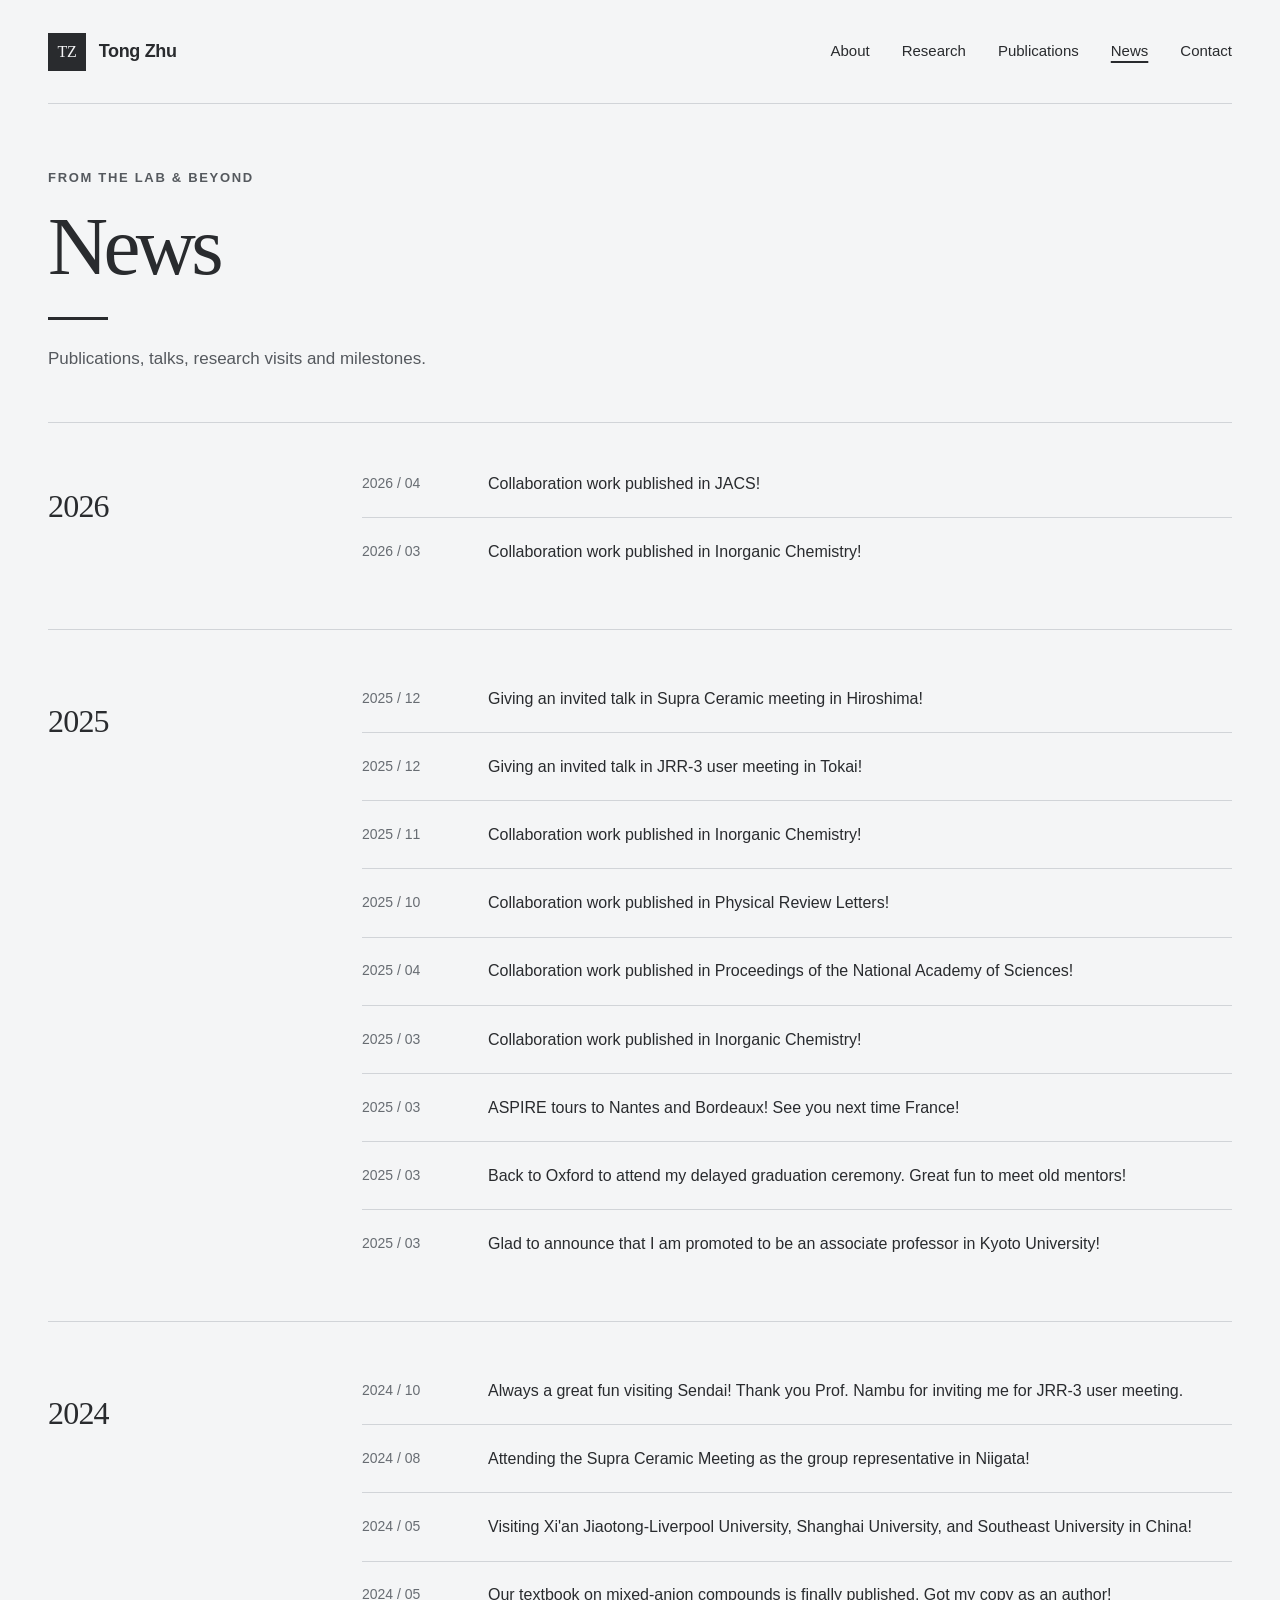
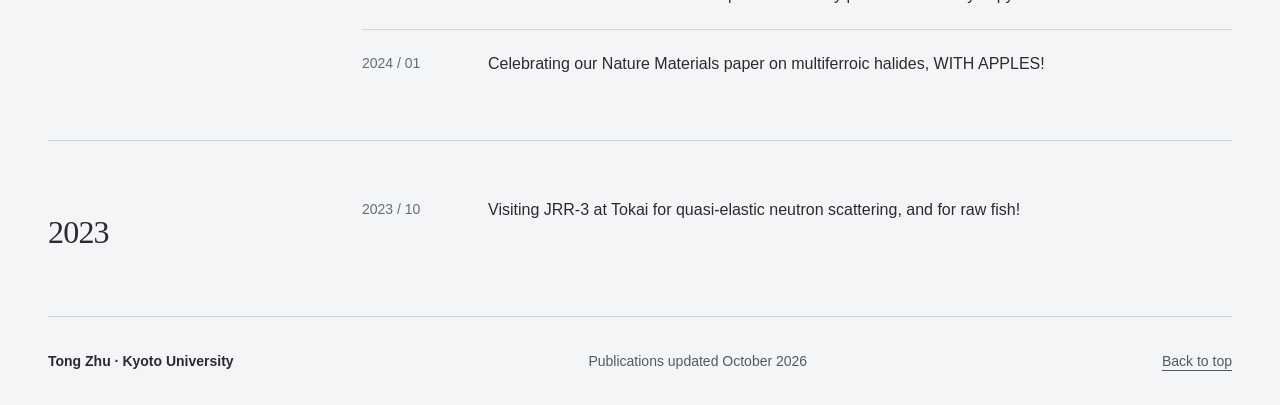
==== news/index.html @ e71d55da "Publish Tong Zhu website with representative papers and revised research topics" ====
<!doctype html>
<html lang="en"><head><meta charset="utf-8"><meta name="viewport" content="width=device-width, initial-scale=1"><meta name="description" content="News, publications, talks and research visits from Tong Zhu at Kyoto University."><meta name="theme-color" content="#292b2e"><title>News | Tong Zhu</title><link rel="icon" type="image/svg+xml" href="data:image/svg+xml,%3Csvg xmlns='http://www.w3.org/2000/svg' viewBox='0 0 32 32'%3E%3Crect width='32' height='32' rx='4' fill='%23292b2e'/%3E%3Ctext x='16' y='22' text-anchor='middle' font-family='Georgia,serif' font-size='20' fill='%23eceef0'%3ET%3C/text%3E%3C/svg%3E"><link rel="stylesheet" href="../assets/site.css"></head>
<body><a class="skip-link" href="#main">Skip to content</a><header class="site-header shell"><a class="wordmark" href="../" aria-label="Tong Zhu, home"><span class="monogram" aria-hidden="true">TZ</span><span>Tong Zhu</span></a><nav aria-label="Main navigation"><a href="../#about">About</a><a href="../#research">Research</a><a href="../publications/">Publications</a><a href="../news/" aria-current="page">News</a><a href="../#contact">Contact</a></nav></header><main id="main"><div class="shell"><section class="page-heading"><p class="eyebrow">From the lab & beyond</p><h1>News<span class="name-rule" aria-hidden="true"></span></h1><p>Publications, talks, research visits and milestones.</p></section><section class="editorial-section" aria-labelledby="news-2026"><div class="section-heading"><h2 id="news-2026">2026</h2></div><div class="news-list"><article class="news-item"><time datetime="2026-04">2026 / 04</time><p>Collaboration work published in JACS!</p></article><article class="news-item"><time datetime="2026-03">2026 / 03</time><p>Collaboration work published in Inorganic Chemistry!</p></article></div></section><section class="editorial-section" aria-labelledby="news-2025"><div class="section-heading"><h2 id="news-2025">2025</h2></div><div class="news-list"><article class="news-item"><time datetime="2025-12">2025 / 12</time><p>Giving an invited talk in Supra Ceramic meeting in Hiroshima!</p></article><article class="news-item"><time datetime="2025-12">2025 / 12</time><p>Giving an invited talk in JRR-3 user meeting in Tokai!</p></article><article class="news-item"><time datetime="2025-11">2025 / 11</time><p>Collaboration work published in Inorganic Chemistry!</p></article><article class="news-item"><time datetime="2025-10">2025 / 10</time><p>Collaboration work published in Physical Review Letters!</p></article><article class="news-item"><time datetime="2025-04">2025 / 04</time><p>Collaboration work published in Proceedings of the National Academy of Sciences!</p></article><article class="news-item"><time datetime="2025-03">2025 / 03</time><p>Collaboration work published in Inorganic Chemistry!</p></article><article class="news-item"><time datetime="2025-03">2025 / 03</time><p>ASPIRE tours to Nantes and Bordeaux! See you next time France!</p></article><article class="news-item"><time datetime="2025-03">2025 / 03</time><p>Back to Oxford to attend my delayed graduation ceremony. Great fun to meet old mentors!</p></article><article class="news-item"><time datetime="2025-03">2025 / 03</time><p>Glad to announce that I am promoted to be an associate professor in Kyoto University!</p></article></div></section><section class="editorial-section" aria-labelledby="news-2024"><div class="section-heading"><h2 id="news-2024">2024</h2></div><div class="news-list"><article class="news-item"><time datetime="2024-10">2024 / 10</time><p>Always a great fun visiting Sendai! Thank you Prof. Nambu for inviting me for JRR-3 user meeting.</p></article><article class="news-item"><time datetime="2024-08">2024 / 08</time><p>Attending the Supra Ceramic Meeting as the group representative in Niigata!</p></article><article class="news-item"><time datetime="2024-05">2024 / 05</time><p>Visiting Xi&#x27;an Jiaotong-Liverpool University, Shanghai University, and Southeast University in China!</p></article><article class="news-item"><time datetime="2024-05">2024 / 05</time><p>Our textbook on mixed-anion compounds is finally published. Got my copy as an author!</p></article><article class="news-item"><time datetime="2024-01">2024 / 01</time><p>Celebrating our Nature Materials paper on multiferroic halides, WITH APPLES!</p></article></div></section><section class="editorial-section" aria-labelledby="news-2023"><div class="section-heading"><h2 id="news-2023">2023</h2></div><div class="news-list"><article class="news-item"><time datetime="2023-10">2023 / 10</time><p>Visiting JRR-3 at Tokai for quasi-elastic neutron scattering, and for raw fish!</p></article></div></section></div></main><footer class="site-footer shell"><span>Tong Zhu · Kyoto University</span><span>Publications updated October 2026</span><a href="#main">Back to top</a></footer></body></html>
---- assets/site.css ----
@charset "UTF-8";
:root{--paper:#f4f5f6;--white:#fff;--ink:#292b2e;--secondary:#55595e;--muted:#676c72;--line:#d1d4d8;--panel:#303337;--serif:Georgia,'Times New Roman',serif;--sans:Arial,Helvetica,sans-serif;color-scheme:light}
*{box-sizing:border-box}html{scroll-behavior:smooth;scroll-padding-top:1.5rem}body{margin:0;background:var(--paper);color:var(--ink);font:1rem/1.75 var(--sans);-webkit-font-smoothing:antialiased}a{color:inherit;text-underline-offset:.3em}a:hover{text-decoration-thickness:2px}a:focus-visible,button:focus-visible{outline:3px solid #707880;outline-offset:5px}img{max-width:100%;display:block}p,h1,h2,h3{margin:0}.shell{width:min(1240px,calc(100% - 6rem));margin-inline:auto}.site-header{min-height:104px;display:flex;align-items:center;justify-content:space-between;gap:2rem;border-bottom:1px solid var(--line)}.wordmark{display:flex;align-items:center;gap:.8rem;text-decoration:none;font-size:1.125rem;font-weight:600;letter-spacing:-.02em}.monogram{background:var(--ink);color:var(--paper);display:grid;place-items:center;width:38px;height:38px;font:1rem var(--serif)}nav{display:flex;gap:2rem;flex-wrap:wrap}nav a{font-size:.9375rem;text-decoration:none}nav a:hover{text-decoration:underline}.skip-link{position:absolute;left:1rem;top:-100px;z-index:9;background:var(--ink);color:white;padding:.6rem 1rem}.skip-link:focus{top:1rem}.intro{display:grid;grid-template-columns:minmax(0,1.6fr) minmax(280px,1fr);gap:5rem;padding-block:5rem 5.5rem;align-items:stretch}.eyebrow{font-size:.8125rem;line-height:1.6;text-transform:uppercase;letter-spacing:.13em;font-weight:600;color:var(--secondary)}h1{font:clamp(4rem,7.5vw,6.75rem)/1.12 var(--serif);letter-spacing:-.055em;margin-top:1rem;position:relative}.name-rule{display:block;width:60px;height:3px;background:var(--ink);margin-block:1.5rem}.research-line{font:clamp(1.5rem,3vw,2rem)/1.35 var(--serif);color:var(--secondary);letter-spacing:-.02em}.intro-summary{max-width:540px;color:var(--secondary);margin-top:1.6rem;font-size:1.0625rem}.text-link{display:inline-block;margin-top:1.4rem;font-size:.9375rem;font-weight:600}.identity-panel{background:var(--panel);color:#f5f5f5;padding:2.5rem;display:flex;flex-direction:column;justify-content:space-between;gap:2rem}.identity-panel .eyebrow{color:#c5c8cc}.affiliation p{font:1.75rem/1.3 var(--serif);margin-bottom:.8rem}.affiliation span{font-size:.9375rem;line-height:1.6;color:#c9cdd1}.discipline-list{display:flex;flex-direction:column;border-block:1px solid #62656a;padding-block:1.5rem;gap:.4rem;font-size:1.0625rem}.panel-note{color:#bfc4c9;font-size:.875rem;line-height:1.7}.editorial-section{display:grid;grid-template-columns:250px minmax(0,1fr);gap:4rem;border-top:1px solid var(--line);padding-block:3.5rem 4rem;scroll-margin-top:2rem}.section-heading h2{font:2rem/1.2 var(--serif);letter-spacing:-.025em;margin-top:1rem}.prose p+p{margin-top:1.3rem}.prose{max-width:780px;color:var(--secondary)}.prose .lead{font-size:1.25rem;color:var(--ink);line-height:1.6}.research-grid{display:grid;grid-template-columns:repeat(3,minmax(0,1fr));gap:2rem}.research-grid h3{font-size:1.0625rem;line-height:1.4;margin-top:1rem;margin-bottom:.75rem}.research-grid p{font-size:.9375rem;color:var(--secondary)}.topic-number{font:1.625rem var(--serif);color:var(--muted)}.site-footer{padding-block:2rem;display:flex;justify-content:space-between;flex-wrap:wrap;gap:1rem;border-top:1px solid var(--line);font-size:.875rem;color:var(--secondary)}.site-footer>span:first-child{font-weight:600;color:var(--ink)}
@media(min-width:1500px){.intro{padding-block:6rem}}
@media(max-width:1000px){.shell{width:calc(100% - 4rem)}.intro{gap:2.5rem;padding-block:3.5rem}.identity-panel{padding:2rem}.editorial-section{grid-template-columns:200px minmax(0,1fr);gap:2.5rem}.research-grid{grid-template-columns:1fr}.research-grid article{border-bottom:1px solid var(--line);padding-bottom:1.3rem}.research-grid article:last-child{border:0}}
@media(max-width:700px){.shell{width:calc(100% - 2.5rem)}.site-header{padding-block:1.3rem;min-height:auto;align-items:flex-start;flex-direction:column;gap:1rem}nav{gap:1.25rem;row-gap:.5rem}.intro{grid-template-columns:1fr;gap:2.5rem;padding-block:2.5rem 3rem}h1{font-size:4.5rem}.eyebrow{font-size:.75rem}.intro-summary{font-size:1rem}.identity-panel{padding:1.8rem}.editorial-section{grid-template-columns:1fr;gap:1.8rem;padding-block:2.5rem}.section-heading h2 br{display:none}.section-heading h2{font-size:1.8rem;margin-top:.6rem}.site-footer{font-size:.875rem}.research-grid{gap:1.4rem}}
@media(prefers-reduced-motion:reduce){html{scroll-behavior:auto}}
.intro-links{display:flex;gap:1.6rem;flex-wrap:wrap}.portrait-panel{margin:0;align-self:center;background:var(--panel);color:#fff}.portrait-panel img{width:100%;height:auto;aspect-ratio:1.18;object-fit:cover;object-position:50% 43%;filter:grayscale(1)}.portrait-panel figcaption{padding:1.4rem 1.7rem 1.6rem}.portrait-panel .eyebrow{color:#c6c9ce;font-size:.75rem}.portrait-panel figcaption p{font:1.6rem/1.35 var(--serif);margin-block:.35rem}.portrait-panel figcaption>span:last-child{font-size:.875rem;color:#c6c9ce}.section-intro{margin-bottom:2rem;max-width:760px;color:var(--secondary);font-size:1.0625rem}.career{margin:2.5rem 0 0;border-top:1px solid var(--line)}.career>div{display:grid;grid-template-columns:120px minmax(0,1fr);gap:1.5rem;padding-block:1rem;border-bottom:1px solid var(--line)}.career dt{font-size:.875rem;color:var(--muted)}.career dd{margin:0;font-size:1rem;font-weight:600;line-height:1.5}.career dd span{display:block;color:var(--secondary);font-size:.875rem;font-weight:400;margin-top:.35rem}.section-aside{margin-top:1.2rem;color:var(--muted)}.paper-list{min-width:0}.paper{display:grid;grid-template-columns:2rem minmax(0,1fr);gap:1rem;padding-block:1.5rem;border-bottom:1px solid var(--line)}.paper:first-child{padding-top:0}.paper:last-child{border-bottom:0;padding-bottom:0}.paper-index{color:var(--muted);font-size:.8125rem;font-variant-numeric:tabular-nums;line-height:1.7}.paper h3{font:1.3rem/1.45 var(--serif);letter-spacing:-.01em}.paper h3 a{text-decoration:none}.paper h3 a:hover{text-decoration:underline}.citation{font-size:.875rem;color:var(--secondary);margin-top:.6rem;line-height:1.6}.authors{margin-top:.65rem;font-size:.875rem;color:var(--secondary)}summary{cursor:pointer;min-height:28px;padding-block:.15rem;width:fit-content;text-underline-offset:.2em}summary:hover{text-decoration:underline}summary:focus-visible{outline:3px solid #707880;outline-offset:4px}.authors p{line-height:1.7;margin-top:.6rem}.authors strong{color:var(--ink)}.news-item{display:grid;grid-template-columns:110px minmax(0,1fr);gap:1rem;padding-block:1.3rem;border-bottom:1px solid var(--line)}.news-item:first-child{padding-top:0}.news-item:last-child{padding-bottom:0;border:0}.news-item time{font-size:.875rem;color:var(--muted);font-variant-numeric:tabular-nums}.news-item p{font-size:1rem;line-height:1.6}.contact-grid{display:grid;grid-template-columns:minmax(0,1.15fr) minmax(0,1fr);gap:2.5rem}.contact-section{padding-bottom:4rem}.email{font-size:1.25rem;display:block;margin-top:.8rem;overflow-wrap:anywhere}.contact-note{font-size:.875rem;color:var(--secondary);margin-top:.6rem}.profile-links{display:flex;gap:1.25rem;flex-wrap:wrap;margin-top:1.5rem;font-size:.875rem}address{font-style:normal;font-size:.9375rem;line-height:1.8;margin-top:.75rem}address span{display:block;margin-top:1rem;font-size:.875rem;line-height:1.9;color:var(--secondary)}.page-heading{padding-block:4rem 3rem}.page-heading h1{font-size:clamp(3rem,7vw,5.2rem);margin-top:.7rem}.page-heading>p:last-of-type{color:var(--secondary);font-size:1.0625rem}.year-nav{display:flex;flex-wrap:wrap;gap:1.5rem;row-gap:.7rem;margin-top:1.8rem}.year-nav a{font-size:.9375rem}.publication-year .section-heading h2{font:2.5rem/1.2 var(--serif);margin:0}.presentations{padding-left:1.3rem;color:var(--secondary);font-size:.9375rem}.presentations li+li{margin-top:1rem}.archive-details summary{font-size:1rem}nav a[aria-current=page]{text-decoration:underline;text-decoration-thickness:2px}.page-heading+.editorial-section{padding-top:3rem}
@media(max-width:1000px){.contact-grid{grid-template-columns:1fr;gap:2rem}.email{font-size:1.1rem}.intro{grid-template-columns:minmax(0,1.4fr) minmax(260px,1fr);gap:2rem}.intro-links{gap:1.25rem}}
@media(max-width:700px){.intro{grid-template-columns:1fr;gap:2rem}.portrait-panel{max-width:440px}.portrait-panel img{aspect-ratio:1.4}.career>div{grid-template-columns:95px minmax(0,1fr);gap:1rem}.paper{grid-template-columns:1.3rem minmax(0,1fr);gap:.7rem}.paper h3{font-size:1.25rem}.news-item{grid-template-columns:1fr;gap:.3rem}.contact-section{padding-bottom:3rem}.page-heading{padding-block:2.5rem 2rem}.year-nav{gap:1.2rem}.publication-year .section-heading h2{font-size:2rem}.paper-index{font-size:.75rem}.intro-links .text-link{font-size:.875rem}.email{font-size:1.25rem}}
.intro{align-items:center;padding-block:3.5rem 4rem}.portrait-panel img{filter:none;aspect-ratio:1032/1251;max-height:440px;object-fit:contain;background:#303337}.portrait-panel{max-width:365px;width:100%;justify-self:end}.portrait-panel figcaption{padding:1.1rem 1.5rem 1.3rem}
@media(max-width:700px){.intro{padding-block:2.5rem 3rem}.portrait-panel{justify-self:start;max-width:365px}.portrait-panel img{max-height:none;aspect-ratio:1032/1251}}
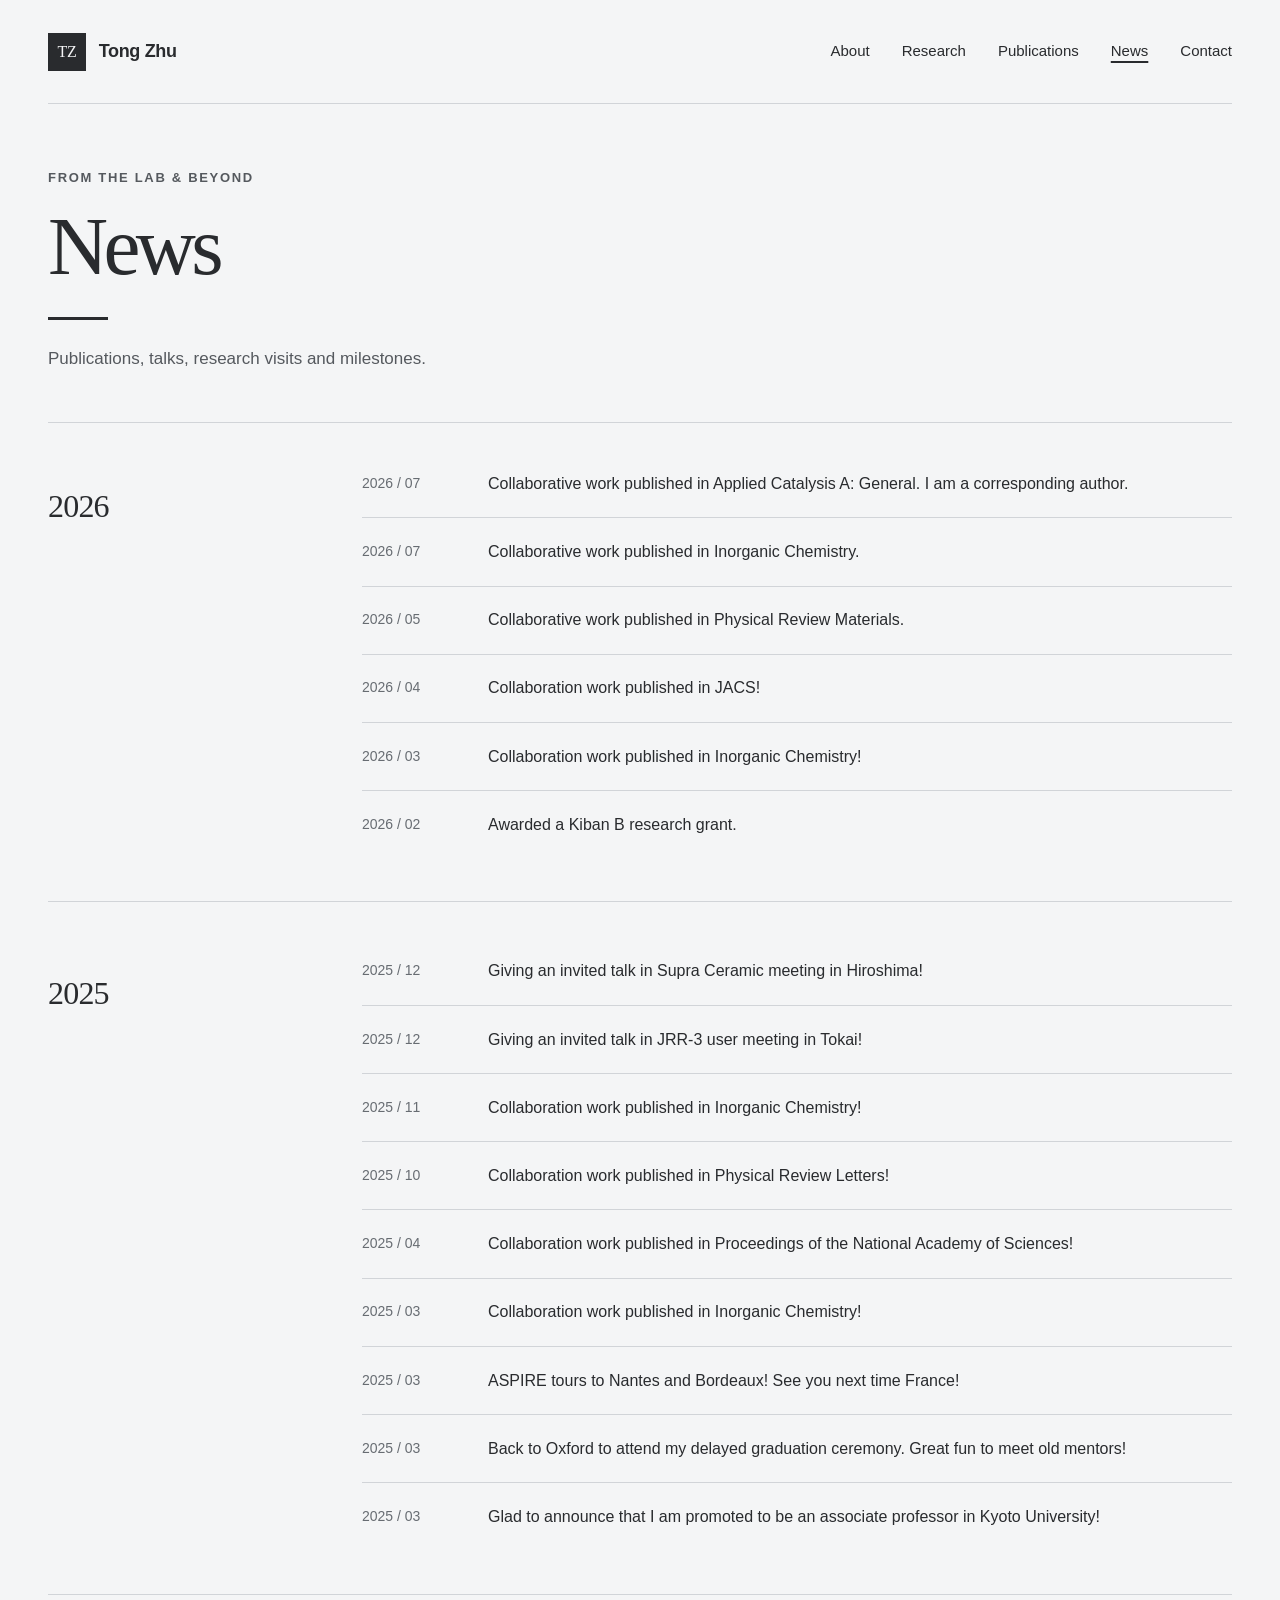
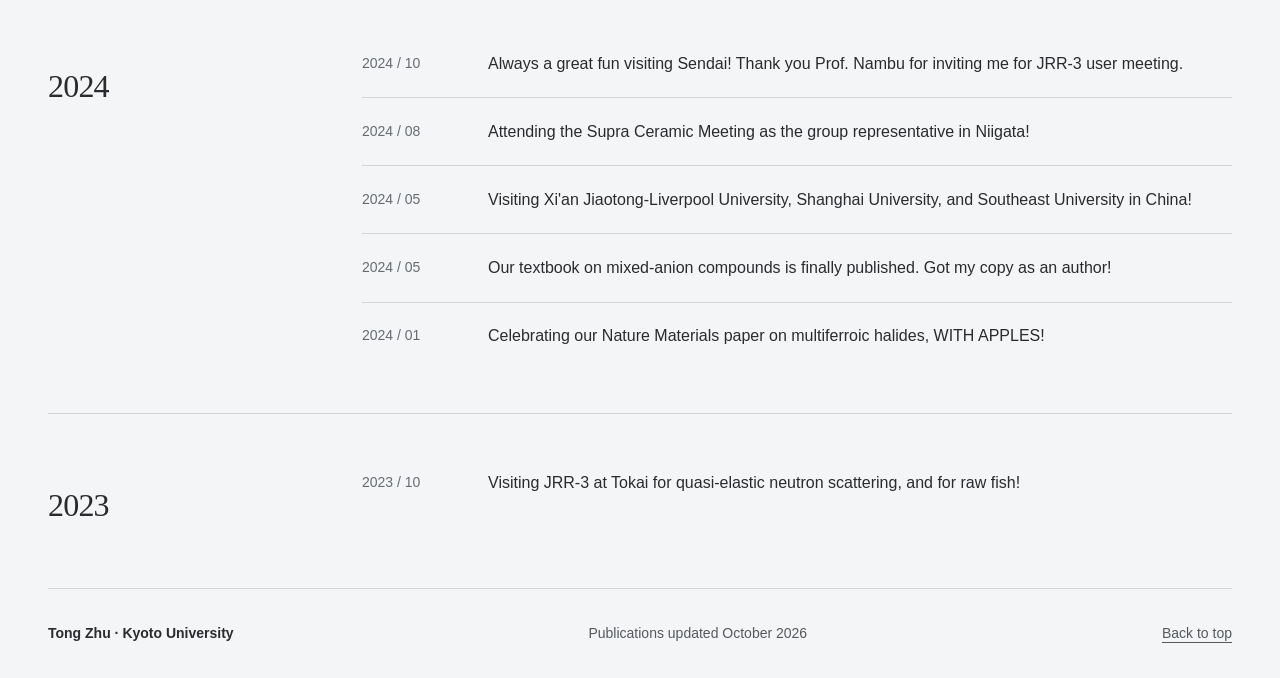
==== commit 26df5f54: "Add 2026 funding award and collaborative publication news" ====
--- a/news/index.html
+++ b/news/index.html
@@ -1,3 +1,3 @@
 <!doctype html>
 <html lang="en"><head><meta charset="utf-8"><meta name="viewport" content="width=device-width, initial-scale=1"><meta name="description" content="News, publications, talks and research visits from Tong Zhu at Kyoto University."><meta name="theme-color" content="#292b2e"><title>News | Tong Zhu</title><link rel="icon" type="image/svg+xml" href="data:image/svg+xml,%3Csvg xmlns='http://www.w3.org/2000/svg' viewBox='0 0 32 32'%3E%3Crect width='32' height='32' rx='4' fill='%23292b2e'/%3E%3Ctext x='16' y='22' text-anchor='middle' font-family='Georgia,serif' font-size='20' fill='%23eceef0'%3ET%3C/text%3E%3C/svg%3E"><link rel="stylesheet" href="../assets/site.css"></head>
-<body><a class="skip-link" href="#main">Skip to content</a><header class="site-header shell"><a class="wordmark" href="../" aria-label="Tong Zhu, home"><span class="monogram" aria-hidden="true">TZ</span><span>Tong Zhu</span></a><nav aria-label="Main navigation"><a href="../#about">About</a><a href="../#research">Research</a><a href="../publications/">Publications</a><a href="../news/" aria-current="page">News</a><a href="../#contact">Contact</a></nav></header><main id="main"><div class="shell"><section class="page-heading"><p class="eyebrow">From the lab & beyond</p><h1>News<span class="name-rule" aria-hidden="true"></span></h1><p>Publications, talks, research visits and milestones.</p></section><section class="editorial-section" aria-labelledby="news-2026"><div class="section-heading"><h2 id="news-2026">2026</h2></div><div class="news-list"><article class="news-item"><time datetime="2026-04">2026 / 04</time><p>Collaboration work published in JACS!</p></article><article class="news-item"><time datetime="2026-03">2026 / 03</time><p>Collaboration work published in Inorganic Chemistry!</p></article></div></section><section class="editorial-section" aria-labelledby="news-2025"><div class="section-heading"><h2 id="news-2025">2025</h2></div><div class="news-list"><article class="news-item"><time datetime="2025-12">2025 / 12</time><p>Giving an invited talk in Supra Ceramic meeting in Hiroshima!</p></article><article class="news-item"><time datetime="2025-12">2025 / 12</time><p>Giving an invited talk in JRR-3 user meeting in Tokai!</p></article><article class="news-item"><time datetime="2025-11">2025 / 11</time><p>Collaboration work published in Inorganic Chemistry!</p></article><article class="news-item"><time datetime="2025-10">2025 / 10</time><p>Collaboration work published in Physical Review Letters!</p></article><article class="news-item"><time datetime="2025-04">2025 / 04</time><p>Collaboration work published in Proceedings of the National Academy of Sciences!</p></article><article class="news-item"><time datetime="2025-03">2025 / 03</time><p>Collaboration work published in Inorganic Chemistry!</p></article><article class="news-item"><time datetime="2025-03">2025 / 03</time><p>ASPIRE tours to Nantes and Bordeaux! See you next time France!</p></article><article class="news-item"><time datetime="2025-03">2025 / 03</time><p>Back to Oxford to attend my delayed graduation ceremony. Great fun to meet old mentors!</p></article><article class="news-item"><time datetime="2025-03">2025 / 03</time><p>Glad to announce that I am promoted to be an associate professor in Kyoto University!</p></article></div></section><section class="editorial-section" aria-labelledby="news-2024"><div class="section-heading"><h2 id="news-2024">2024</h2></div><div class="news-list"><article class="news-item"><time datetime="2024-10">2024 / 10</time><p>Always a great fun visiting Sendai! Thank you Prof. Nambu for inviting me for JRR-3 user meeting.</p></article><article class="news-item"><time datetime="2024-08">2024 / 08</time><p>Attending the Supra Ceramic Meeting as the group representative in Niigata!</p></article><article class="news-item"><time datetime="2024-05">2024 / 05</time><p>Visiting Xi&#x27;an Jiaotong-Liverpool University, Shanghai University, and Southeast University in China!</p></article><article class="news-item"><time datetime="2024-05">2024 / 05</time><p>Our textbook on mixed-anion compounds is finally published. Got my copy as an author!</p></article><article class="news-item"><time datetime="2024-01">2024 / 01</time><p>Celebrating our Nature Materials paper on multiferroic halides, WITH APPLES!</p></article></div></section><section class="editorial-section" aria-labelledby="news-2023"><div class="section-heading"><h2 id="news-2023">2023</h2></div><div class="news-list"><article class="news-item"><time datetime="2023-10">2023 / 10</time><p>Visiting JRR-3 at Tokai for quasi-elastic neutron scattering, and for raw fish!</p></article></div></section></div></main><footer class="site-footer shell"><span>Tong Zhu · Kyoto University</span><span>Publications updated October 2026</span><a href="#main">Back to top</a></footer></body></html>+<body><a class="skip-link" href="#main">Skip to content</a><header class="site-header shell"><a class="wordmark" href="../" aria-label="Tong Zhu, home"><span class="monogram" aria-hidden="true">TZ</span><span>Tong Zhu</span></a><nav aria-label="Main navigation"><a href="../#about">About</a><a href="../#research">Research</a><a href="../publications/">Publications</a><a href="../news/" aria-current="page">News</a><a href="../#contact">Contact</a></nav></header><main id="main"><div class="shell"><section class="page-heading"><p class="eyebrow">From the lab & beyond</p><h1>News<span class="name-rule" aria-hidden="true"></span></h1><p>Publications, talks, research visits and milestones.</p></section><section class="editorial-section" aria-labelledby="news-2026"><div class="section-heading"><h2 id="news-2026">2026</h2></div><div class="news-list"><article class="news-item"><time datetime="2026-07">2026 / 07</time><p>Collaborative work published in Applied Catalysis A: General. I am a corresponding author.</p></article><article class="news-item"><time datetime="2026-07">2026 / 07</time><p>Collaborative work published in Inorganic Chemistry.</p></article><article class="news-item"><time datetime="2026-05">2026 / 05</time><p>Collaborative work published in Physical Review Materials.</p></article><article class="news-item"><time datetime="2026-04">2026 / 04</time><p>Collaboration work published in JACS!</p></article><article class="news-item"><time datetime="2026-03">2026 / 03</time><p>Collaboration work published in Inorganic Chemistry!</p></article><article class="news-item"><time datetime="2026-02">2026 / 02</time><p>Awarded a Kiban B research grant.</p></article></div></section><section class="editorial-section" aria-labelledby="news-2025"><div class="section-heading"><h2 id="news-2025">2025</h2></div><div class="news-list"><article class="news-item"><time datetime="2025-12">2025 / 12</time><p>Giving an invited talk in Supra Ceramic meeting in Hiroshima!</p></article><article class="news-item"><time datetime="2025-12">2025 / 12</time><p>Giving an invited talk in JRR-3 user meeting in Tokai!</p></article><article class="news-item"><time datetime="2025-11">2025 / 11</time><p>Collaboration work published in Inorganic Chemistry!</p></article><article class="news-item"><time datetime="2025-10">2025 / 10</time><p>Collaboration work published in Physical Review Letters!</p></article><article class="news-item"><time datetime="2025-04">2025 / 04</time><p>Collaboration work published in Proceedings of the National Academy of Sciences!</p></article><article class="news-item"><time datetime="2025-03">2025 / 03</time><p>Collaboration work published in Inorganic Chemistry!</p></article><article class="news-item"><time datetime="2025-03">2025 / 03</time><p>ASPIRE tours to Nantes and Bordeaux! See you next time France!</p></article><article class="news-item"><time datetime="2025-03">2025 / 03</time><p>Back to Oxford to attend my delayed graduation ceremony. Great fun to meet old mentors!</p></article><article class="news-item"><time datetime="2025-03">2025 / 03</time><p>Glad to announce that I am promoted to be an associate professor in Kyoto University!</p></article></div></section><section class="editorial-section" aria-labelledby="news-2024"><div class="section-heading"><h2 id="news-2024">2024</h2></div><div class="news-list"><article class="news-item"><time datetime="2024-10">2024 / 10</time><p>Always a great fun visiting Sendai! Thank you Prof. Nambu for inviting me for JRR-3 user meeting.</p></article><article class="news-item"><time datetime="2024-08">2024 / 08</time><p>Attending the Supra Ceramic Meeting as the group representative in Niigata!</p></article><article class="news-item"><time datetime="2024-05">2024 / 05</time><p>Visiting Xi&#x27;an Jiaotong-Liverpool University, Shanghai University, and Southeast University in China!</p></article><article class="news-item"><time datetime="2024-05">2024 / 05</time><p>Our textbook on mixed-anion compounds is finally published. Got my copy as an author!</p></article><article class="news-item"><time datetime="2024-01">2024 / 01</time><p>Celebrating our Nature Materials paper on multiferroic halides, WITH APPLES!</p></article></div></section><section class="editorial-section" aria-labelledby="news-2023"><div class="section-heading"><h2 id="news-2023">2023</h2></div><div class="news-list"><article class="news-item"><time datetime="2023-10">2023 / 10</time><p>Visiting JRR-3 at Tokai for quasi-elastic neutron scattering, and for raw fish!</p></article></div></section></div></main><footer class="site-footer shell"><span>Tong Zhu · Kyoto University</span><span>Publications updated October 2026</span><a href="#main">Back to top</a></footer></body></html>
--- a/assets/site.css
+++ b/assets/site.css
@@ -10,3 +10,5 @@
 @media(max-width:700px){.intro{grid-template-columns:1fr;gap:2rem}.portrait-panel{max-width:440px}.portrait-panel img{aspect-ratio:1.4}.career>div{grid-template-columns:95px minmax(0,1fr);gap:1rem}.paper{grid-template-columns:1.3rem minmax(0,1fr);gap:.7rem}.paper h3{font-size:1.25rem}.news-item{grid-template-columns:1fr;gap:.3rem}.contact-section{padding-bottom:3rem}.page-heading{padding-block:2.5rem 2rem}.year-nav{gap:1.2rem}.publication-year .section-heading h2{font-size:2rem}.paper-index{font-size:.75rem}.intro-links .text-link{font-size:.875rem}.email{font-size:1.25rem}}
 .intro{align-items:center;padding-block:3.5rem 4rem}.portrait-panel img{filter:none;aspect-ratio:1032/1251;max-height:440px;object-fit:contain;background:#303337}.portrait-panel{max-width:365px;width:100%;justify-self:end}.portrait-panel figcaption{padding:1.1rem 1.5rem 1.3rem}
 @media(max-width:700px){.intro{padding-block:2.5rem 3rem}.portrait-panel{justify-self:start;max-width:365px}.portrait-panel img{max-height:none;aspect-ratio:1032/1251}}
+.paper .authors{line-height:1.7}.authors strong{font-weight:700}.corresponding{font-size:.75em;line-height:0;vertical-align:super;margin-left:.05em}.page-heading>.publication-key{font-size:.875rem;margin-top:.8rem;color:var(--secondary)}
+.presentations{list-style:none;margin:0;padding:0}.presentations .talk{padding-block:1.5rem;border-bottom:1px solid var(--line);margin:0}.presentations .talk:first-child{padding-top:0}.presentations .talk:last-child{border:0;padding-bottom:0}.talk h3{font:1.25rem/1.45 var(--serif);color:var(--ink)}.talk-event{margin-top:.55rem;line-height:1.6}.talk-meta{margin-top:.45rem;font-size:.875rem;color:var(--muted);line-height:1.7}
